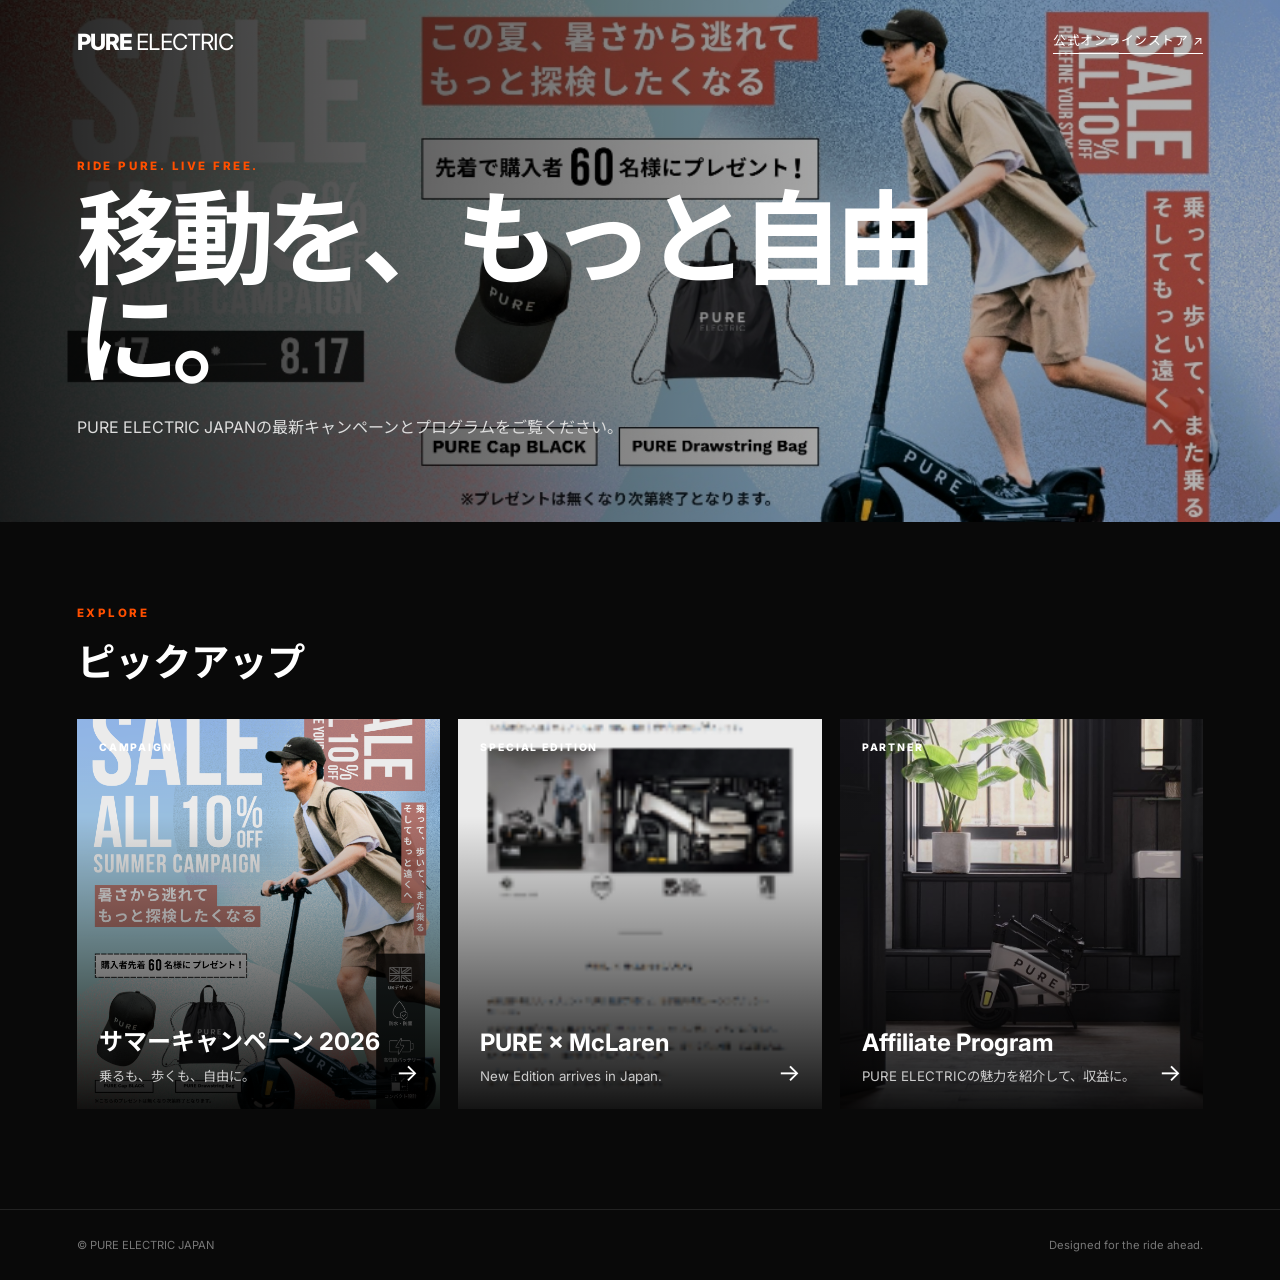
==== index.html @ 20d4862f "Document GitHub Pages deployment setup" ====
<!doctype html>
<html lang="ja">
<head>
  <meta charset="utf-8">
  <meta name="viewport" content="width=device-width, initial-scale=1">
  <meta name="description" content="PURE ELECTRIC JAPANのキャンペーン・製品・パートナープログラムをご案内します。">
  <title>PURE ELECTRIC JAPAN</title>
  <link rel="preconnect" href="https://fonts.googleapis.com">
  <link rel="preconnect" href="https://fonts.gstatic.com" crossorigin>
  <link href="https://fonts.googleapis.com/css2?family=Inter:wght@400;600;800&family=Noto+Sans+JP:wght@400;500;700&display=swap" rel="stylesheet">
  <link rel="stylesheet" href="site.css">
</head>
<body>
  <header class="hero">
    <nav aria-label="メインナビゲーション">
      <a class="brand" href="./" aria-label="PURE ELECTRIC JAPAN ホーム">PURE <span>ELECTRIC</span></a>
      <a class="official-link" href="https://pureelectric.jp/">公式オンラインストア <span aria-hidden="true">↗</span></a>
    </nav>
    <div class="hero-copy">
      <p class="eyebrow">RIDE PURE. LIVE FREE.</p>
      <h1>移動を、もっと自由に。</h1>
      <p>PURE ELECTRIC JAPANの最新キャンペーンとプログラムをご覧ください。</p>
    </div>
  </header>

  <main>
    <section aria-labelledby="contents-heading">
      <div class="section-heading">
        <p>EXPLORE</p>
        <h2 id="contents-heading">ピックアップ</h2>
      </div>

      <div class="cards">
        <a class="card card-summer" href="pureJP_SummerCampaign2026/">
          <span class="tag">CAMPAIGN</span>
          <span class="card-copy"><strong>サマーキャンペーン 2026</strong><span>乗るも、歩くも、自由に。</span></span>
          <span class="arrow" aria-hidden="true">→</span>
        </a>
        <a class="card card-mclaren" href="pure_mclaren_lp/">
          <span class="tag">SPECIAL EDITION</span>
          <span class="card-copy"><strong>PURE × McLaren</strong><span>New Edition arrives in Japan.</span></span>
          <span class="arrow" aria-hidden="true">→</span>
        </a>
        <a class="card card-affiliate" href="PureAffiliateProgramInfo/">
          <span class="tag">PARTNER</span>
          <span class="card-copy"><strong>Affiliate Program</strong><span>PURE ELECTRICの魅力を紹介して、収益に。</span></span>
          <span class="arrow" aria-hidden="true">→</span>
        </a>
      </div>
    </section>
  </main>

  <footer><span>© PURE ELECTRIC JAPAN</span><span>Designed for the ride ahead.</span></footer>
</body>
</html>
---- site.css ----
:root {
  color-scheme: dark;
  --orange: #ff4f00;
  --ink: #090909;
  --muted: #aaa;
}

* { box-sizing: border-box; }

html { scroll-behavior: smooth; }

body {
  margin: 0;
  background: var(--ink);
  color: #fff;
  font-family: Inter, "Noto Sans JP", sans-serif;
}

a { color: inherit; text-decoration: none; }

.hero {
  min-height: 58vh;
  padding: 28px clamp(24px, 6vw, 88px) 64px;
  display: flex;
  flex-direction: column;
  background:
    linear-gradient(90deg, rgba(0,0,0,.88) 0%, rgba(0,0,0,.3) 70%),
    url("pureJP_SummerCampaign2026/assets/images/hero_campaign.jpg") center 48% / cover;
}

nav, footer {
  display: flex;
  align-items: center;
  justify-content: space-between;
}

.brand { font-weight: 800; letter-spacing: -.04em; font-size: 1.4rem; }
.brand span { font-weight: 400; }
.official-link { font-size: .8rem; letter-spacing: .04em; border-bottom: 1px solid #fff; padding-bottom: 4px; }

.hero-copy { margin-top: auto; max-width: 900px; }
.eyebrow, .section-heading p { color: var(--orange); font-size: .72rem; font-weight: 800; letter-spacing: .22em; }
h1 { font-size: clamp(3rem, 8vw, 7rem); line-height: .98; margin: 16px 0 24px; letter-spacing: -.07em; }
.hero-copy > p:last-child { max-width: 560px; color: #ddd; line-height: 1.8; }

main { padding: 72px clamp(24px, 6vw, 88px) 100px; }
.section-heading h2 { margin: 8px 0 32px; font-size: clamp(1.8rem, 3vw, 3rem); }
.cards { display: grid; grid-template-columns: repeat(12, 1fr); gap: 18px; }

.card {
  grid-column: span 4;
  min-height: 390px;
  padding: 22px;
  display: flex;
  flex-direction: column;
  position: relative;
  overflow: hidden;
  isolation: isolate;
  background-position: center;
  background-size: cover;
}

.card::before {
  content: "";
  position: absolute;
  inset: 0;
  z-index: -1;
  background: linear-gradient(180deg, rgba(0,0,0,.08) 25%, rgba(0,0,0,.92));
  transition: background .25s ease;
}

.card:hover::before { background: linear-gradient(180deg, rgba(255,79,0,.12), rgba(0,0,0,.92)); }
.card-summer { background-image: url("pureJP_SummerCampaign2026/assets/images/PURE ELECTRIC JAPAN サマーキャンペーン2026.png"); }
.card-mclaren { background-image: url("pure_mclaren_lp/images/uploaded_image_1768275666257.png"); }
.card-affiliate { background-image: url("PureAffiliateProgramInfo/images/hero-bg.jpg"); }
.tag { font-size: .65rem; font-weight: 800; letter-spacing: .18em; }
.card-copy { display: flex; flex-direction: column; gap: 9px; margin-top: auto; }
.card-copy strong { font-size: 1.5rem; }
.card-copy > span { color: #ccc; font-size: .83rem; line-height: 1.6; }
.arrow { position: absolute; right: 22px; bottom: 22px; font-size: 1.5rem; transform: translateX(0); transition: transform .2s; }
.card:hover .arrow { transform: translateX(5px); }

footer { padding: 28px clamp(24px, 6vw, 88px); border-top: 1px solid #222; color: #777; font-size: .7rem; }

@media (max-width: 820px) {
  .hero { min-height: 64vh; }
  .card { grid-column: span 12; min-height: 330px; }
}

@media (max-width: 480px) {
  .official-link { font-size: 0; }
  .official-link span { font-size: 1rem; }
  footer { align-items: flex-start; flex-direction: column; gap: 8px; }
}

@media (prefers-reduced-motion: reduce) {
  html { scroll-behavior: auto; }
  *, *::before, *::after { transition: none !important; }
}
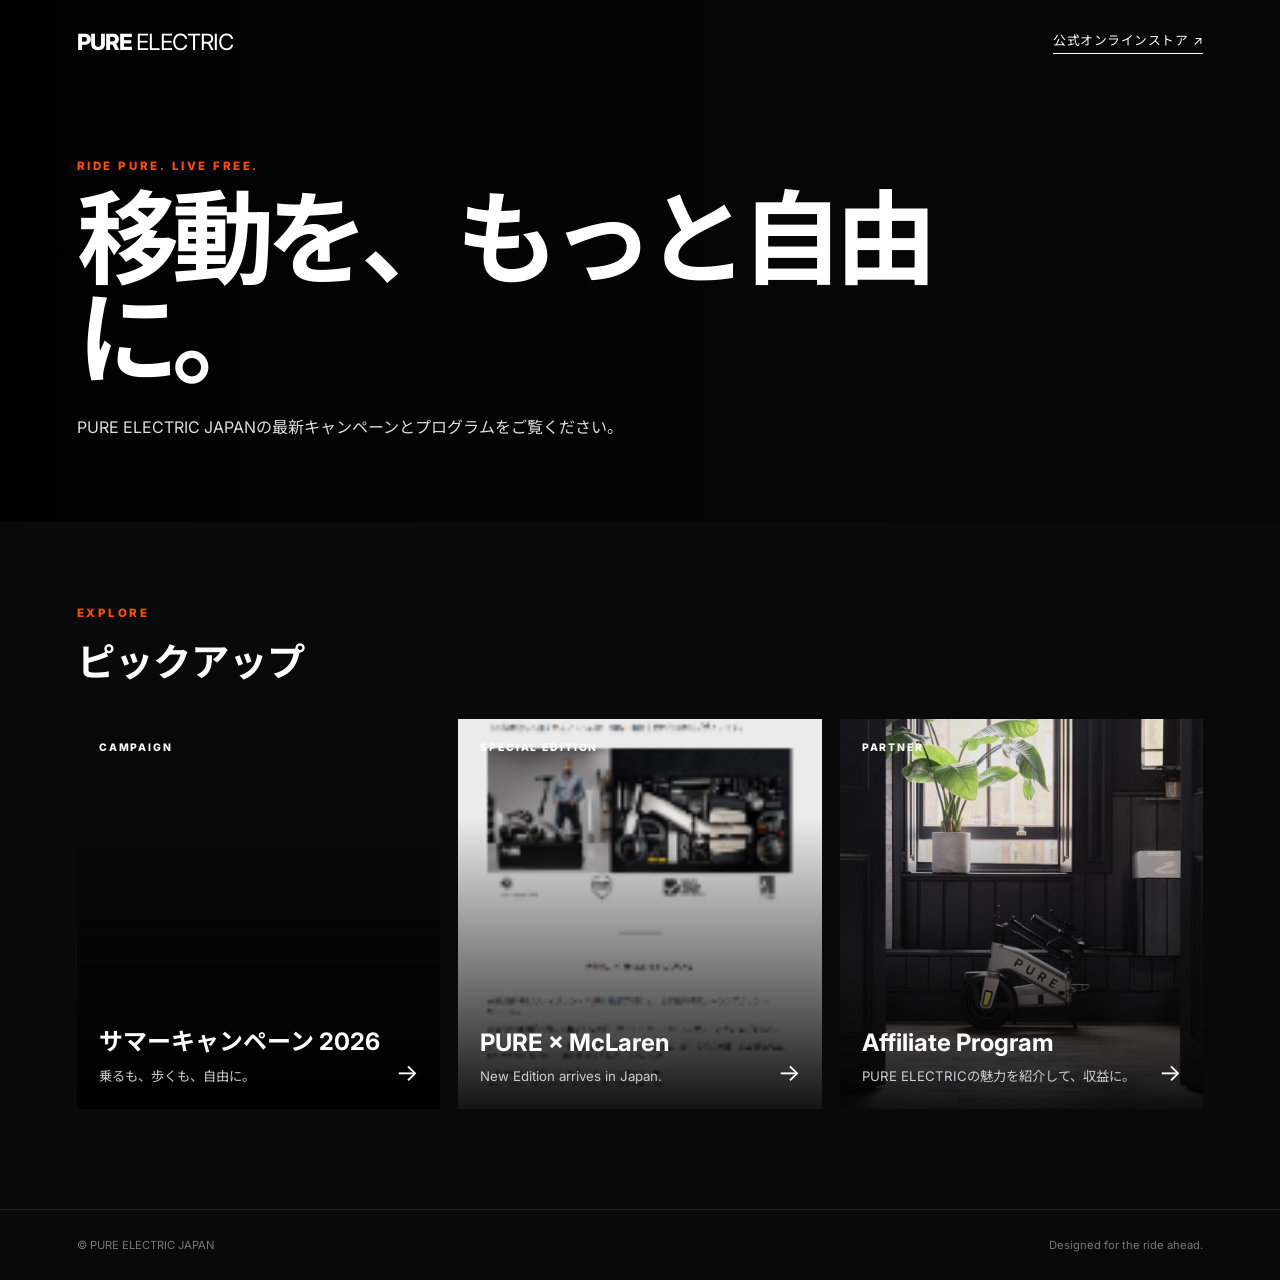
==== commit bfffd952: "Prevent homepage from appearing in search results" ====
--- a/index.html
+++ b/index.html
@@ -2,6 +2,7 @@
 <html lang="ja">
 <head>
   <meta charset="utf-8">
+  <meta name="robots" content="noindex">
   <meta name="viewport" content="width=device-width, initial-scale=1">
   <meta name="description" content="PURE ELECTRIC JAPANのキャンペーン・製品・パートナープログラムをご案内します。">
   <title>PURE ELECTRIC JAPAN</title>
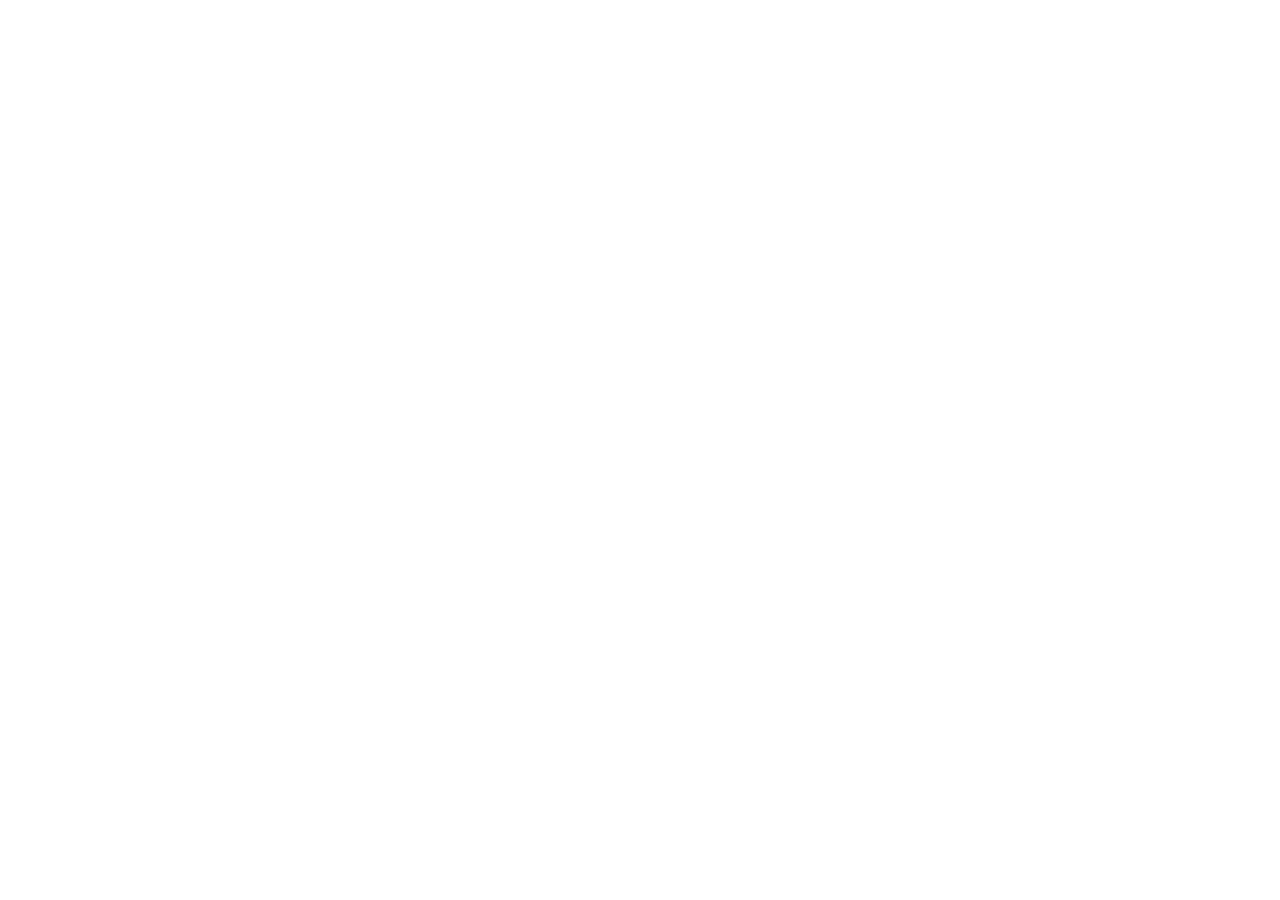
==== commit 7aeb6f9c: "Redirect homepage to main store" ====
--- a/index.html
+++ b/index.html
@@ -4,53 +4,17 @@
   <meta charset="utf-8">
   <meta name="robots" content="noindex">
   <meta name="viewport" content="width=device-width, initial-scale=1">
-  <meta name="description" content="PURE ELECTRIC JAPANのキャンペーン・製品・パートナープログラムをご案内します。">
-  <title>PURE ELECTRIC JAPAN</title>
-  <link rel="preconnect" href="https://fonts.googleapis.com">
-  <link rel="preconnect" href="https://fonts.gstatic.com" crossorigin>
-  <link href="https://fonts.googleapis.com/css2?family=Inter:wght@400;600;800&family=Noto+Sans+JP:wght@400;500;700&display=swap" rel="stylesheet">
-  <link rel="stylesheet" href="site.css">
+  <meta http-equiv="refresh" content="0; url=https://pureelectric.jp/">
+  <link rel="canonical" href="https://pureelectric.jp/">
+  <title>PURE ELECTRIC JAPANへ移動します</title>
+  <script>
+    window.location.replace("https://pureelectric.jp/");
+  </script>
 </head>
 <body>
-  <header class="hero">
-    <nav aria-label="メインナビゲーション">
-      <a class="brand" href="./" aria-label="PURE ELECTRIC JAPAN ホーム">PURE <span>ELECTRIC</span></a>
-      <a class="official-link" href="https://pureelectric.jp/">公式オンラインストア <span aria-hidden="true">↗</span></a>
-    </nav>
-    <div class="hero-copy">
-      <p class="eyebrow">RIDE PURE. LIVE FREE.</p>
-      <h1>移動を、もっと自由に。</h1>
-      <p>PURE ELECTRIC JAPANの最新キャンペーンとプログラムをご覧ください。</p>
-    </div>
-  </header>
-
-  <main>
-    <section aria-labelledby="contents-heading">
-      <div class="section-heading">
-        <p>EXPLORE</p>
-        <h2 id="contents-heading">ピックアップ</h2>
-      </div>
-
-      <div class="cards">
-        <a class="card card-summer" href="pureJP_SummerCampaign2026/">
-          <span class="tag">CAMPAIGN</span>
-          <span class="card-copy"><strong>サマーキャンペーン 2026</strong><span>乗るも、歩くも、自由に。</span></span>
-          <span class="arrow" aria-hidden="true">→</span>
-        </a>
-        <a class="card card-mclaren" href="pure_mclaren_lp/">
-          <span class="tag">SPECIAL EDITION</span>
-          <span class="card-copy"><strong>PURE × McLaren</strong><span>New Edition arrives in Japan.</span></span>
-          <span class="arrow" aria-hidden="true">→</span>
-        </a>
-        <a class="card card-affiliate" href="PureAffiliateProgramInfo/">
-          <span class="tag">PARTNER</span>
-          <span class="card-copy"><strong>Affiliate Program</strong><span>PURE ELECTRICの魅力を紹介して、収益に。</span></span>
-          <span class="arrow" aria-hidden="true">→</span>
-        </a>
-      </div>
-    </section>
-  </main>
-
-  <footer><span>© PURE ELECTRIC JAPAN</span><span>Designed for the ride ahead.</span></footer>
+  <p>
+    PURE ELECTRIC JAPANへ移動しています。<br>
+    自動的に移動しない場合は、<a href="https://pureelectric.jp/">こちらをクリックしてください</a>。
+  </p>
 </body>
 </html>
